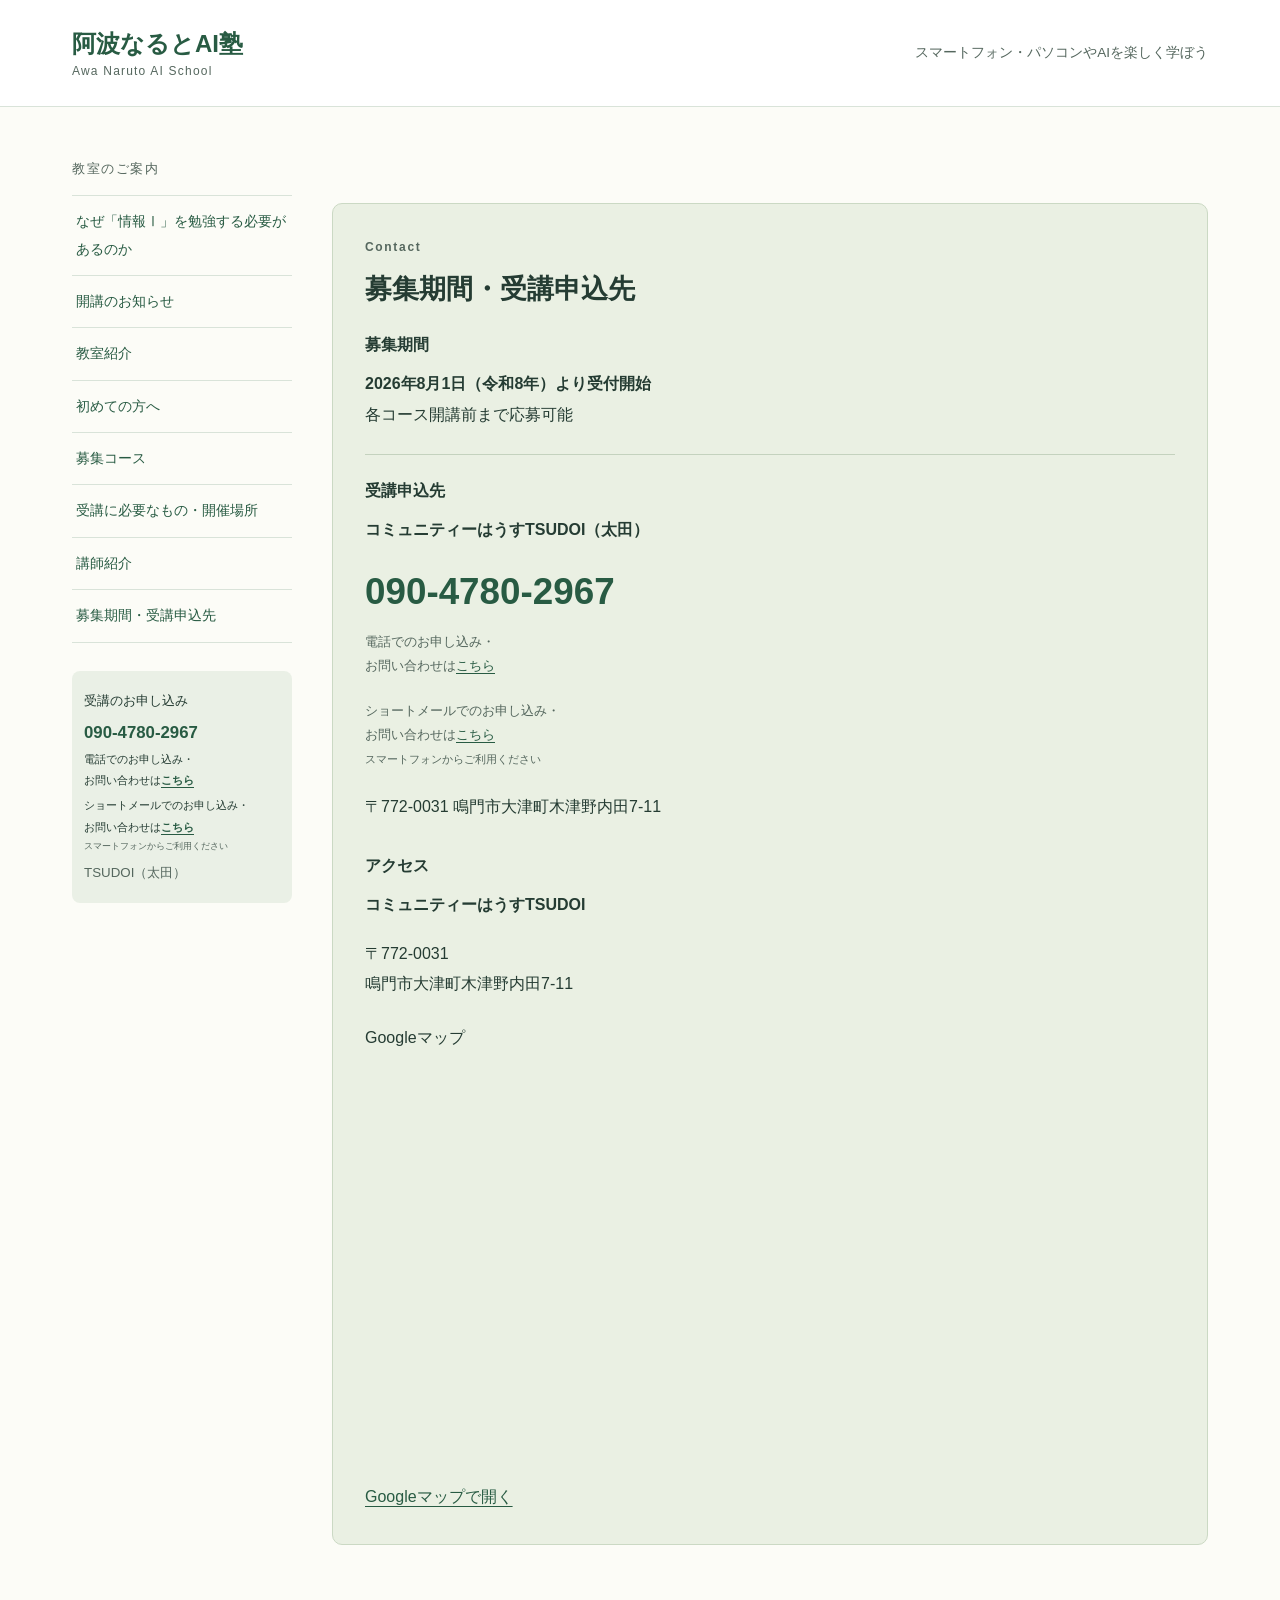
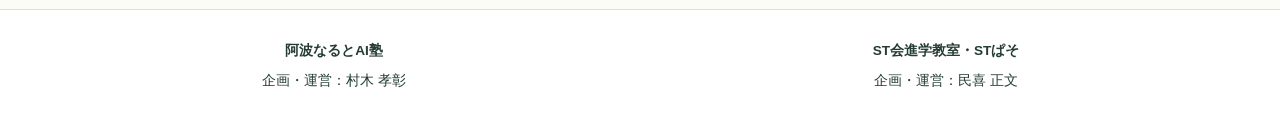
==== src/contact.html @ a30b906e "左メニュー先頭に情報Ⅰの必要性ページへのリンクを追加" ====
<!doctype html>
<html lang="ja">
<head>
  <meta charset="UTF-8">
  <meta name="viewport" content="width=device-width, initial-scale=1.0">
  <meta name="description" content="阿波なるとAI塾の募集期間・受講申込先をご案内します。募集期間、電話番号、申込先、所在地をご確認いただけます。">
  <title>募集期間・受講申込先｜阿波なるとAI塾</title>
  <link rel="stylesheet" href="style.css">
</head>
<body>
  <a class="skip-link" href="#main">本文へ移動</a>
  <header class="site-header">
    <div class="header-inner">
      <a class="brand" href="index.html#home">阿波なるとAI塾<span lang="en">Awa Naruto AI School</span></a>
      <p class="header-note">スマートフォン・パソコンやAIを楽しく学ぼう</p>
    </div>
  </header>
  <div class="layout">
    <nav class="site-nav" aria-label="メインメニュー">
      <p class="nav-label">教室のご案内</p>
      <ul>
        <li><a href="NecessityOfInformationI.html">なぜ「情報Ⅰ」を勉強する必要があるのか</a></li>
        <li><a href="index.html#home">開講のお知らせ</a></li>
        <li><a href="what-you-learn.html">教室紹介</a></li>
        <li><a href="for-beginners.html">初めての方へ</a></li>
        <li><a href="courses.html">募集コース</a></li>
        <li><a href="locations.html">受講に必要なもの・開催場所</a></li>
        <li><a href="instructor.html">講師紹介</a></li>
        <li><a href="contact.html">募集期間・受講申込先</a></li>
      </ul>
      <div class="nav-contact"><p>受講のお申し込み</p><span class="nav-phone">090-4780-2967</span><p class="contact-options">電話でのお申し込み・<br>お問い合わせは<a href="tel:09047802967">こちら</a></p><p class="contact-options">ショートメールでのお申し込み・<br>お問い合わせは<a href="sms:09047802967">こちら</a><br><small>スマートフォンからご利用ください</small></p><small>TSUDOI（太田）</small></div>
    </nav>
    <main id="main" class="main-content">
      <section id="contact" class="section contact-section" aria-labelledby="contact-title">
        <p class="eyebrow" lang="en">Contact</p>
        <h2 id="contact-title">募集期間・受講申込先</h2>
        <div class="recruitment"><h3>募集期間</h3><p><strong><time datetime="2026-08-01">2026年8月1日</time>（令和8年）より受付開始</strong><br>各コース開講前まで応募可能</p></div>
        <h3>受講申込先</h3><p class="contact-name">コミュニティーはうすTSUDOI（太田）</p><span class="contact-phone">090-4780-2967</span><p class="phone-caption">電話でのお申し込み・<br>お問い合わせは<a href="tel:09047802967">こちら</a></p><p class="phone-caption">ショートメールでのお申し込み・<br>お問い合わせは<a href="sms:09047802967">こちら</a><br><small>スマートフォンからご利用ください</small></p><address>〒772-0031 鳴門市大津町木津野内田7-11</address>
        <section class="contact-access" aria-labelledby="access-title">
          <h3 id="access-title">アクセス</h3>
          <p><strong>コミュニティーはうすTSUDOI</strong></p>
          <address>〒772-0031<br>鳴門市大津町木津野内田7-11</address>
          <p class="map-label">Googleマップ</p>
          <iframe class="contact-map" src="https://www.google.com/maps?cid=18282496495112570081&amp;ll=34.1681103,134.5920428&amp;z=19&amp;output=embed" title="コミュニティーはうすTSUDOIのGoogleマップ" loading="lazy" referrerpolicy="no-referrer-when-downgrade" allowfullscreen></iframe>
          <p class="map-link"><a href="https://www.google.com/maps/place/%E3%82%B3%E3%83%9F%E3%83%A5%E3%83%8B%E3%83%86%E3%82%A3%E3%81%AF%E3%81%86%E3%81%99%EF%BC%B4%EF%BC%B3%EF%BC%B5%EF%BC%A4%EF%BC%AF%EF%BC%A9/@34.1682342,134.5910713,19z/data=!4m15!1m8!3m7!1s0x35536f77458d817b:0xb9fb1b69e85748c1!2z44CSNzcyLTAwMzEg5b6z5bO255yM6bO06ZaA5biC5aSn5rSl55S65pyo5rSl6YeO5YaF55Sw77yX!3b1!8m2!3d34.1682664!4d134.5919189!16s%2Fg%2F11c3x100rm!3m5!1s0x35536f7748c1081f:0xfdb879b28e8244e1!8m2!3d34.1681103!4d134.5920428!16s%2Fg%2F1hc21hjqd?entry=ttu&amp;g_ep=EgoyMDI2MTAwNy4wIKXMDSoASAFQAw%3D%3D" target="_blank" rel="noopener noreferrer">Googleマップで開く</a></p>
        </section>
      </section>
    </main>
  </div>
  <footer class="site-footer">
    <div class="footer-groups">
      <div class="footer-group">
        <p><a class="footer-home-link" href="index.html">阿波なるとAI塾</a></p>
        <p>企画・運営：村木 孝彰</p>
      </div>
      <div class="footer-group">
        <p><a class="footer-home-link footer-st-link" href="../index.html">ST会進学教室・STぱそ</a></p>
        <p>企画・運営：民喜 正文</p>
      </div>
    </div>
  </footer>
</body>
</html>
---- src/style.css ----
:root {
  color-scheme: light;
  --ink: #253c33;
  --muted: #55675e;
  --green: #285b43;
  --line: #d9e3d9;
  --paper: #fcfcf7;
}
* { box-sizing: border-box; }
html { scroll-padding-top: 24px; }
body { margin: 0; background: var(--paper); color: var(--ink); font-family: "Noto Sans JP", "Hiragino Kaku Gothic ProN", "Yu Gothic", Meiryo, sans-serif; font-size: 16px; line-height: 1.9; overflow-wrap: anywhere; }
a { color: var(--green); text-underline-offset: .25em; }
a:hover { text-decoration-thickness: 2px; }
a:focus-visible { outline: 3px solid #a54d16; outline-offset: 5px; }
h1, h2, h3, p { margin-top: 0; }
h1, h2, h3 { line-height: 1.5; }
h2 { font-size: clamp(1.4rem, 2.1vw, 1.9rem); margin-bottom: 24px; }
h3 { font-size: 1.25rem; }
p { margin-bottom: 18px; }
p:last-child { margin-bottom: 0; }
.skip-link { position: absolute; top: 10px; left: 16px; padding: 8px 16px; background: white; transform: translateY(-200%); z-index: 2; }
.skip-link:focus { transform: translateY(0); }
.site-header { background: #fff; border-bottom: 1px solid var(--line); }
.header-inner { max-width: 1200px; margin: auto; padding: 26px 32px; display: flex; align-items: center; justify-content: space-between; gap: 24px; }
.brand { font-size: 1.5rem; font-weight: 700; text-decoration: none; line-height: 1.5; }
.brand span { display: block; font-size: .75rem; font-weight: 400; letter-spacing: .1em; color: var(--muted); }
.header-note { font-size: .85rem; color: var(--muted); margin: 0; }
.layout { max-width: 1200px; margin: 0 auto; padding: 40px 32px 64px; display: grid; grid-template-columns: 220px minmax(0, 1fr); gap: 40px; align-items: start; }
.site-nav { position: sticky; top: 24px; padding-top: 10px; }
.nav-label { font-size: .8rem; color: var(--muted); letter-spacing: .12em; margin-bottom: 14px; }
.site-nav ul { list-style: none; padding: 0; margin: 0; border-top: 1px solid var(--line); }
.site-nav li { border-bottom: 1px solid var(--line); }
.site-nav li a { display: block; padding: 12px 4px; font-size: .9rem; text-decoration: none; }
.site-nav li a:hover { background: #eaf0e6; }
.nav-contact { margin-top: 28px; padding: 18px 12px; background: #eaf0e6; border-radius: 8px; }
.nav-contact p { font-size: .8rem; margin-bottom: 4px; }
.nav-contact a { font-weight: 700; font-size: 1.05rem; white-space: nowrap; }
.nav-contact small { display: block; color: var(--muted); }
.main-content { min-width: 0; }
.hero { position: relative; isolation: isolate; overflow: hidden; background-color: #e9f0df; background-image: linear-gradient(rgb(233 240 223 / 88%), rgb(233 240 223 / 88%)), url("images/img_awa_naruto_ai_0001.png"); background-size: cover; background-position: center; background-repeat: no-repeat; background-attachment: scroll; padding: 48px 40px; border-radius: 12px; }
.eyebrow { font-size: .75rem; letter-spacing: .14em; color: var(--muted); font-weight: 700; margin-bottom: 10px; }
.badge { display: inline-block; padding: 3px 12px; border: 1px solid #b7c9a8; border-radius: 4px; font-size: .8rem; background: #f7faf2; margin: 14px 0; }
h1 { font-size: clamp(2rem, 4vw, 3.2rem); letter-spacing: .04em; margin-bottom: 16px; }
.hero-copy { font-size: clamp(1.1rem, 2vw, 1.4rem); font-weight: 700; line-height: 1.8; }
.hero-notice { font-size: 1rem; font-weight: 400; margin: 22px 0 18px; }
.hero-actions { display: flex; flex-wrap: wrap; gap: 12px; }
.button { display: inline-flex; align-items: center; justify-content: space-between; gap: 20px; padding: 12px 20px; background: var(--green); color: white; border: 1px solid var(--green); border-radius: 6px; text-decoration: none; font-size: .9rem; font-weight: 700; }
.button:hover { background: #1b4230; }
.button-light { color: var(--green); background: #fff; }
.button-light:hover { background: #f0f5eb; }
.section { padding-top: 56px; scroll-margin-top: 10px; }
.beginner-section { padding: 28px; margin-top: 40px; background: #fff; border: 1px solid var(--line); border-left: 4px solid #719465; border-radius: 8px; }
.beginner-section h2 { font-size: 1.3rem; margin-bottom: 16px; }
.text-link { font-weight: 700; }
.course { border: 1px solid #cedcc5; border-radius: 10px; padding: 30px; margin-top: 24px; background: #f0f6e9; }
.general { border-color: #e1d4b3; background: #fcf4e1; }
.course-heading { display: flex; align-items: center; justify-content: space-between; gap: 16px; margin-bottom: 20px; }
.course-heading h3 { font-size: 1.7rem; margin-bottom: 0; }
.course-heading .eyebrow { margin-bottom: 4px; }
.capacity { background: #fff9; border: 1px solid #c1cfb8; border-radius: 30px; padding: 4px 14px; font-size: .85rem; white-space: nowrap; }
.general .capacity { border-color: #d9c8a0; }
.course-details { margin: 24px 0 0; }
.course-details > div { display: grid; grid-template-columns: 105px minmax(0, 1fr); gap: 16px; padding: 16px 0; border-top: 1px solid #253c3326; }
dt { font-weight: 700; }
dt small { font-weight: 400; font-size: .75rem; }
dd { margin: 0; }
.date-list { list-style: none; padding: 0; margin: 0; }
.fee-row { align-items: center; }
.price { display: block; font-size: 2rem; line-height: 1.4; font-variant-numeric: tabular-nums; }
.price span { font-size: 1rem; margin-left: 4px; }
.fee-breakdown { display: block; font-size: .85rem; color: var(--muted); margin-top: 5px; }
.info-grid { display: grid; grid-template-columns: repeat(2, minmax(0, 1fr)); gap: 18px; }
.info-card { border: 1px solid var(--line); padding: 24px; border-radius: 8px; background: white; }
.info-card h3 { font-size: 1rem; color: var(--muted); }
.teacher-card { border-top: 2px solid #749267; padding-top: 24px; }
.teacher-card h3 { font-size: 1.6rem; margin-bottom: 6px; }
.teacher-card h3 span { display: inline-block; font-size: .85rem; color: var(--muted); font-weight: 400; margin-left: 12px; }
.teacher-role { color: var(--muted); }
.education { padding-left: 1.4em; margin: 20px 0; }
.contact-section { padding: 32px; margin-top: 56px; border-radius: 10px; border: 1px solid #cbd9c4; background: #eaf0e3; }
.recruitment { padding-bottom: 24px; margin-bottom: 24px; border-bottom: 1px solid #c4d2be; }
.contact-section h3 { font-size: 1rem; margin-bottom: 12px; }
.contact-name { font-weight: 700; }
.contact-phone { display: inline-block; font-size: clamp(1.5rem, 3.3vw, 2.3rem); font-weight: 700; line-height: 1.6; white-space: nowrap; }
.phone-caption { color: var(--muted); font-size: .8rem; margin: 8px 0 20px; }
address { font-style: normal; }
.site-footer { border-top: 1px solid var(--line); padding: 28px 24px; text-align: center; background: #fff; }
.site-footer p { margin-bottom: 4px; font-size: .85rem; }
.site-footer p:first-child { font-weight: 700; }
@media (max-width: 800px) {
  .header-inner { padding: 20px; flex-direction: column; align-items: flex-start; gap: 10px; }
  .layout { display: block; padding: 20px 20px 40px; }
  .site-nav { position: static; padding: 0; margin-bottom: 24px; }
  .site-nav ul { display: flex; flex-wrap: wrap; gap: 6px; border: 0; }
  .site-nav li { border: 0; }
  .site-nav li a { border: 1px solid var(--line); border-radius: 5px; background: white; padding: 7px 11px; font-size: .8rem; }
  .nav-label { margin-bottom: 8px; }
  .nav-contact { display: none; }
  .hero { padding: 32px 24px; }
  .section { padding-top: 40px; }
  .beginner-section { padding: 24px; }
  .course { padding: 24px; }
  .info-grid { grid-template-columns: 1fr; }
  .contact-section { padding: 24px; margin-top: 40px; }
}
@media (max-width: 480px) {
  .layout { padding-left: 16px; padding-right: 16px; }
  .hero { padding: 28px 20px; }
  .desktop-break { display: none; }
  .hero-actions { flex-direction: column; }
  .button { width: 100%; }
  .course { padding: 22px 18px; }
  .course-heading { gap: 8px; }
  .course-heading h3 { font-size: 1.45rem; }
  .capacity { font-size: .75rem; padding: 3px 10px; }
  .course-details > div { grid-template-columns: 1fr; gap: 6px; }
  dt br { display: none; }
  dt small { margin-left: 8px; }
  .beginner-section, .contact-section { padding: 24px 20px; }
  .teacher-card h3 span { display: block; margin: 4px 0 0; }
}

.learning-page { padding-top: 0; }
.learning-page h1 { font-size: clamp(1.4rem, 2.1vw, 1.9rem); letter-spacing: normal; margin-bottom: 24px; }
.learning-page .hero-actions { margin-top: 28px; }

.learning-site { min-height: 100vh; }
.learning-site .learning-page h2 { margin-top: 48px; }
.learning-site .learning-page h3 { margin-top: 32px; margin-bottom: 16px; }
.learning-site .learning-page ul { padding-left: 1.5em; margin: 0 0 24px; }
.learning-site .learning-page li + li { margin-top: 4px; }

.learning-site .learning-page h4 { font-size: 1.1rem; line-height: 1.5; margin: 24px 0 16px; }

.nav-contact .nav-phone { color: var(--green); font-weight: 700; font-size: 1.05rem; white-space: nowrap; }
.nav-contact .contact-options { font-size: .7rem; }
.nav-contact .contact-options a { font-size: inherit; }
.contact-phone { color: var(--green); }

.contact-access { margin-top: 32px; }
.contact-access .map-label { margin: 24px 0 12px; }
.contact-access .contact-map { display: block; width: 100%; height: 400px; border: 0; }
.contact-access .map-link { margin: 16px 0 0; }
@media (max-width: 800px) {
  .contact-access .contact-map { height: 300px; }
}

.learning-page .learning-hero { padding: 48px 40px; border-radius: 12px; background-color: #e9f0df; background-image: linear-gradient(rgb(233 240 223 / 88%), rgb(233 240 223 / 88%)), url("images/img_awa_naruto_ai_0002.png"); background-size: cover; background-position: center; background-repeat: no-repeat; background-attachment: scroll; }
.learning-page .learning-hero h1 { font-size: clamp(2rem, 3.5vw, 2.8rem); line-height: 1.5; margin-bottom: 0; }
.learning-page .learning-hero .learning-hero-description { margin-top: 24px; }
.learning-page .learning-hero .learning-hero-examples { padding-left: 1.5em; margin: 0 0 24px; }
.learning-page .learning-hero .learning-hero-examples > li + li { margin-top: 18px; }
.learning-page .learning-hero .learning-hero-examples p { margin-top: 18px; }
@media (max-width: 800px) {
  .learning-page .learning-hero { padding: 32px 24px; }
}
@media (max-width: 480px) {
  .learning-page .learning-hero { padding: 28px 20px; }
  .learning-page .learning-hero h1 { font-size: 1.7rem; }
}

#courses .course-education { margin-top: 24px; }

#courses .course.junior-high { background-color: #eef6f8; }

#courses .course.high-school { background-color: #f4f0f8; }

.site-footer .footer-home-link { color: inherit; text-decoration: none; }

.site-footer .footer-st-link { display: inline-block; }

.site-footer .footer-groups { max-width: 1200px; margin: 0 auto; display: grid; grid-template-columns: repeat(2, minmax(0, 1fr)); gap: 24px; }
@media (max-width: 480px) {
  .site-footer .footer-groups { grid-template-columns: 1fr; }
}

.necessity-information-page { color: #000080; font-family: "Hiragino Sans", "Yu Gothic", Meiryo, sans-serif; line-height: 1.6; }
.necessity-information-page h1 { letter-spacing: normal; }
.necessity-information-page a { color: #0000cc; }
.necessity-information-page a:visited { color: #800080; }
.necessity-information-page a:active { color: #cc0000; }
.necessity-information-page .table-scroll { max-width: 100%; overflow-x: auto; }
.necessity-information-page { overflow-wrap: anywhere; }
.necessity-information-page .necessity-information-hero h1 { margin-top: 0; font-size: clamp(1.65rem, 4vw, 2.4rem); line-height: 1.35; }
.necessity-information-page .necessity-information-hero { border-bottom: 3px solid #000080; padding-bottom: 1rem; }
.necessity-information-page .information-summary, .necessity-information-page .information-reason, .necessity-information-page .information-start-early, .necessity-information-page .information-conclusion, .necessity-information-page .information-sources { margin-top: 2rem; }
.necessity-information-page .information-summary h2, .necessity-information-page .information-reason h2, .necessity-information-page .information-start-early h2, .necessity-information-page .information-conclusion h2, .necessity-information-page .information-sources h2 { font-size: clamp(1.25rem, 3vw, 1.65rem); line-height: 1.4; }
.necessity-information-page .information-stat-grid { display: grid; grid-template-columns: repeat(3, minmax(0, 1fr)); gap: 1rem; }
.necessity-information-page .information-stat-card { display: flex; min-height: 8rem; flex-direction: column; justify-content: center; border: 1px solid #9aa9cc; border-radius: .5rem; background: #eef4ff; padding: 1rem; text-align: center; }
.necessity-information-page .information-stat-label { font-weight: 700; }
.necessity-information-page .information-stat-value { display: block; margin-top: .35rem; color: #8b005f; font-size: clamp(1.55rem, 4vw, 2.25rem); line-height: 1.25; }
.necessity-information-page .information-related-link { margin: 1.5rem 0; text-align: right; }
.necessity-information-page .information-related-link a { font-weight: 700; }
.necessity-information-page .information-reason, .necessity-information-page .information-start-early { border-left: .35rem solid #687fb8; padding-left: 1rem; }
.necessity-information-page .information-highlight { border-radius: .35rem; background: #fff3c4; padding: .75rem 1rem; font-size: 1.1rem; text-align: center; }
.necessity-information-page .information-keywords { display: flex; flex-wrap: wrap; gap: .5rem; margin-block: .75rem; padding: 0; list-style: none; }
.necessity-information-page .information-keywords li { border: 1px solid #687fb8; border-radius: 999px; background: #f4f7ff; padding: .25rem .75rem; font-weight: 700; }
.necessity-information-page .information-learning-flow { display: grid; grid-template-columns: repeat(4, minmax(0, 1fr)); gap: 1.5rem; margin-block: 1rem; padding: 0; list-style: none; counter-reset: information-step; }
.necessity-information-page .information-learning-flow-short { grid-template-columns: repeat(3, minmax(0, 1fr)); }
.necessity-information-page .information-learning-flow li { position: relative; display: grid; min-height: 5rem; place-items: center; border: 1px solid #687fb8; border-radius: .5rem; background: #f4f7ff; padding: .75rem; text-align: center; counter-increment: information-step; }
.necessity-information-page .information-learning-flow li::before { position: absolute; top: .2rem; left: .45rem; content: counter(information-step); color: #52689e; font-size: .8rem; font-weight: 700; }
.necessity-information-page .information-learning-flow li:not(:last-child)::after { position: absolute; right: -1.15rem; content: "→"; color: #52689e; font-weight: 700; }
.necessity-information-page .information-score-comparison { width: min(100%, 28rem); border-collapse: collapse; }
.necessity-information-page .information-score-comparison caption { margin-bottom: .4rem; font-weight: 700; text-align: left; }
.necessity-information-page .information-score-comparison th, .necessity-information-page .information-score-comparison td { border: 1px solid #687fb8; padding: .6rem 1rem; text-align: center; }
.necessity-information-page .information-score-comparison thead th { background: #dfe9ff; }
.necessity-information-page .information-conclusion { border: 2px solid #52689e; border-radius: .5rem; background: #eef4ff; padding: 1rem 1.25rem; }
.necessity-information-page .information-conclusion h2 { margin-top: 0; }
.necessity-information-page .information-sources { border-top: 1px solid #9aa9cc; padding-top: 1rem; font-size: .95rem; }
.necessity-information-page .information-sources li + li { margin-top: .75rem; }
.necessity-information-page .information-page-actions { display: flex; flex-wrap: wrap; gap: .75rem 1rem; margin-top: 1.5rem; }
@media (max-width: 900px) {
  .necessity-information-page .information-stat-grid { grid-template-columns: repeat(2, minmax(0, 1fr)); }
  .necessity-information-page .information-learning-flow, .necessity-information-page .information-learning-flow-short { grid-template-columns: 1fr; gap: 1.5rem; }
  .necessity-information-page .information-learning-flow li:not(:last-child)::after { right: auto; bottom: -1.35rem; content: "↓"; }
}
@media (max-width: 480px) {
  .necessity-information-page .information-stat-grid { grid-template-columns: 1fr; }
  .necessity-information-page .information-related-link { text-align: left; }
  .necessity-information-page .information-reason, .necessity-information-page .information-start-early { padding-left: .75rem; }
}
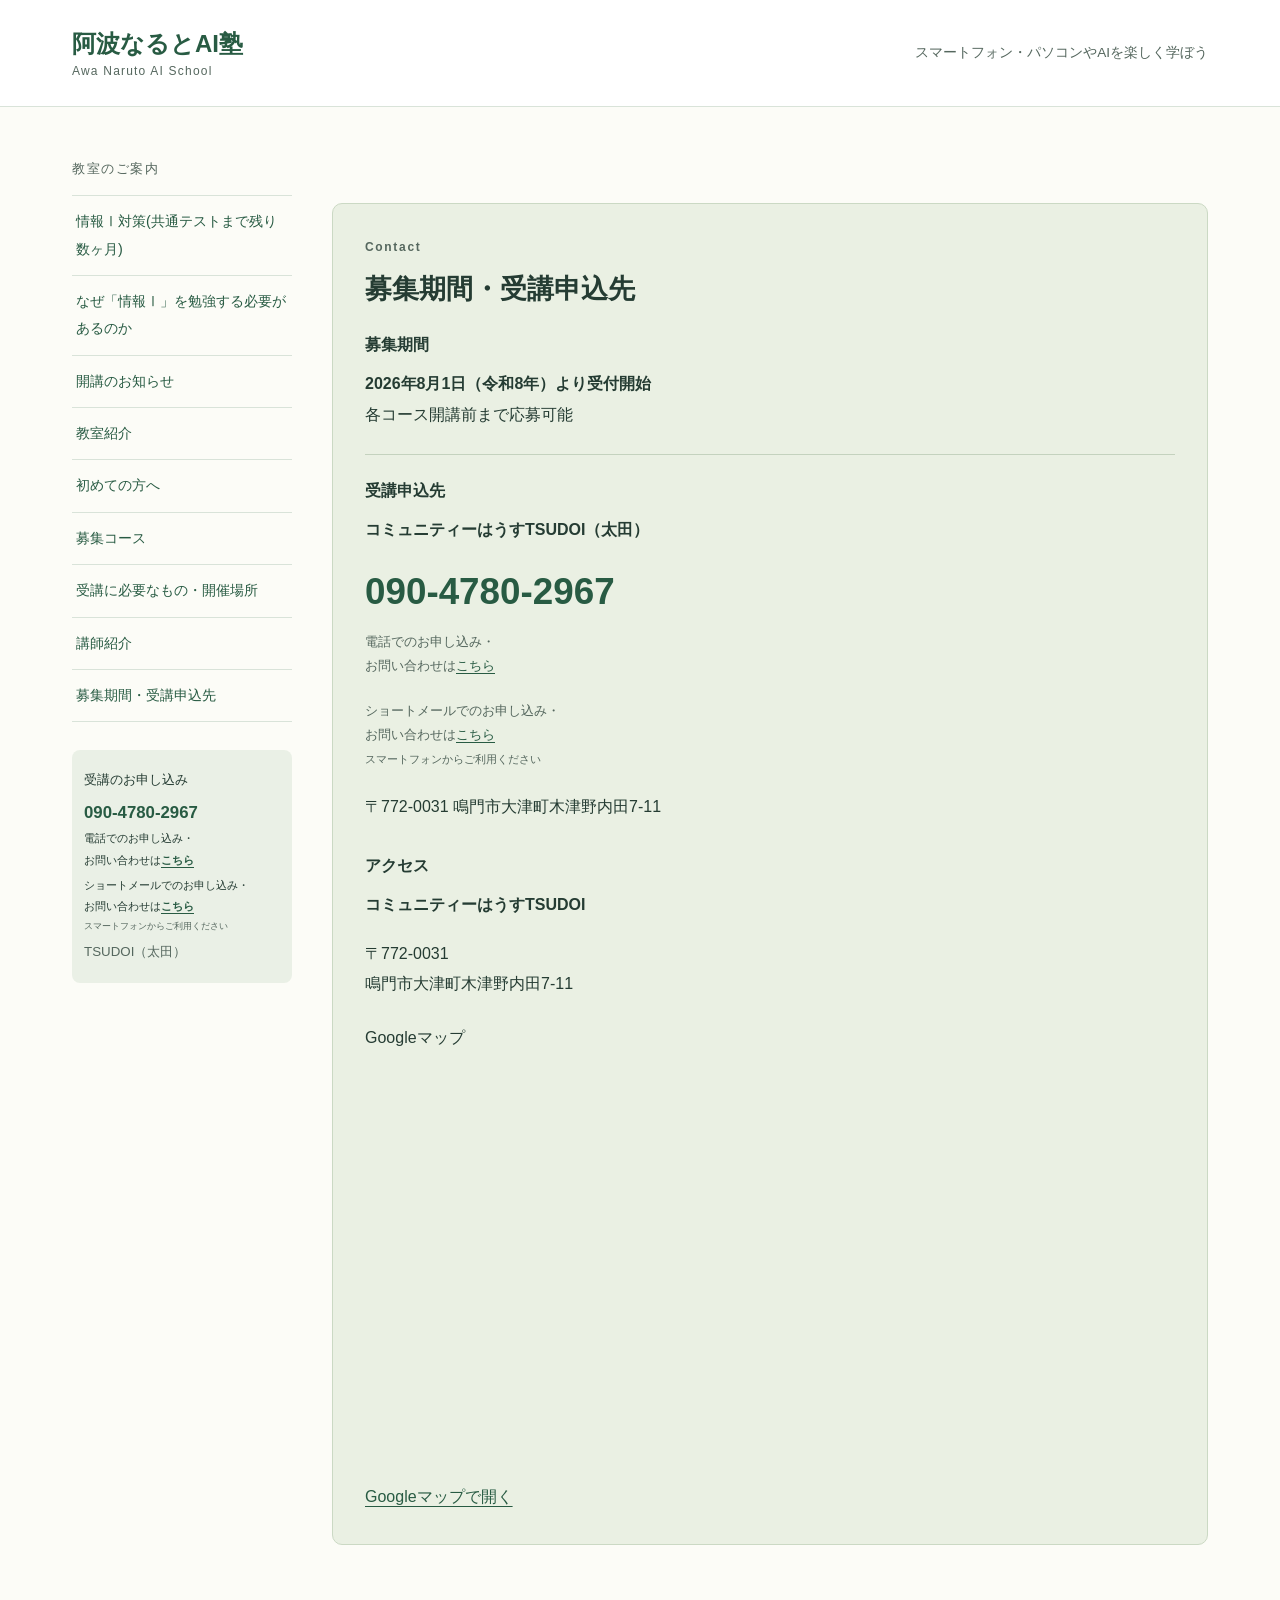
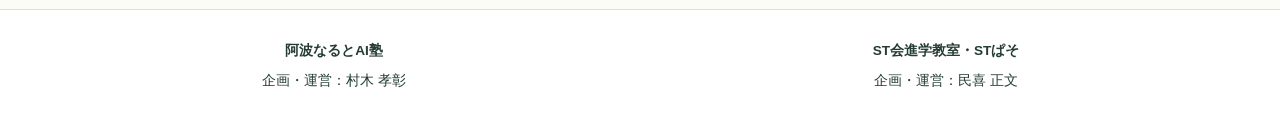
==== commit 6dbdf809: "情報Ⅰ受講生募集ページと先頭メニューを追加" ====
--- a/src/contact.html
+++ b/src/contact.html
@@ -19,6 +19,7 @@
     <nav class="site-nav" aria-label="メインメニュー">
       <p class="nav-label">教室のご案内</p>
       <ul>
+        <li><a href="StudentRecruitmentInformationI.html">情報Ⅰ対策(共通テストまで残り数ヶ月)</a></li>
         <li><a href="NecessityOfInformationI.html">なぜ「情報Ⅰ」を勉強する必要があるのか</a></li>
         <li><a href="index.html#home">開講のお知らせ</a></li>
         <li><a href="what-you-learn.html">教室紹介</a></li>
--- a/src/style.css
+++ b/src/style.css
@@ -219,3 +219,25 @@
   .necessity-information-page .information-related-link { text-align: left; }
   .necessity-information-page .information-reason, .necessity-information-page .information-start-early { padding-left: .75rem; }
 }
+
+.information-recruitment-page { overflow-wrap: anywhere; }
+.information-recruitment-page .information-recruitment-title { margin-top: 0; font-size: clamp(1.5rem, 3vw, 2rem); }
+.information-recruitment-page .information-course-section, .information-recruitment-page .information-location { margin-block: 1.75rem; }
+.information-recruitment-page .information-course-section h2, .information-recruitment-page .information-location h2 { border-bottom: 2px solid #6b5cad; padding-bottom: .25rem; font-size: clamp(1.25rem, 2.5vw, 1.6rem); }
+.information-recruitment-page .information-course-subtitle { color: #bc4d00; font-size: 1.17rem; }
+.information-recruitment-page .information-schedule { font-size: clamp(1.2rem, 3vw, 1.5rem); }
+.information-recruitment-page .information-key-message { border-left: .3rem solid #6b5cad; background: rgb(245 242 255 / 80%); padding: .5rem 1rem; }
+.information-recruitment-page .information-key-message p:first-child { margin-top: .5rem; }
+.information-recruitment-page .information-key-message p:last-child { margin-bottom: .5rem; }
+.information-recruitment-page .information-details { margin: 0; border: 1px solid #b8b8d8; }
+.information-recruitment-page .information-details div { display: grid; grid-template-columns: minmax(8rem, 25%) 1fr; }
+.information-recruitment-page .information-details div + div { border-top: 1px solid #b8b8d8; }
+.information-recruitment-page .information-details dt, .information-recruitment-page .information-details dd { margin: 0; padding: .65rem .75rem; }
+.information-recruitment-page .information-details dt { background: rgb(232 232 248 / 90%); font-weight: 700; }
+.information-recruitment-page .information-pending { font-weight: 700; }
+.information-recruitment-page .information-subject-list { padding-left: 1.5rem; }
+.information-recruitment-page .information-note { border-left: .25rem solid #b8b8d8; padding-left: .75rem; font-size: .9rem; }
+@media (max-width: 480px) {
+  .information-recruitment-page .information-details div { grid-template-columns: 1fr; }
+  .information-recruitment-page .information-details dd { padding-top: .35rem; }
+}
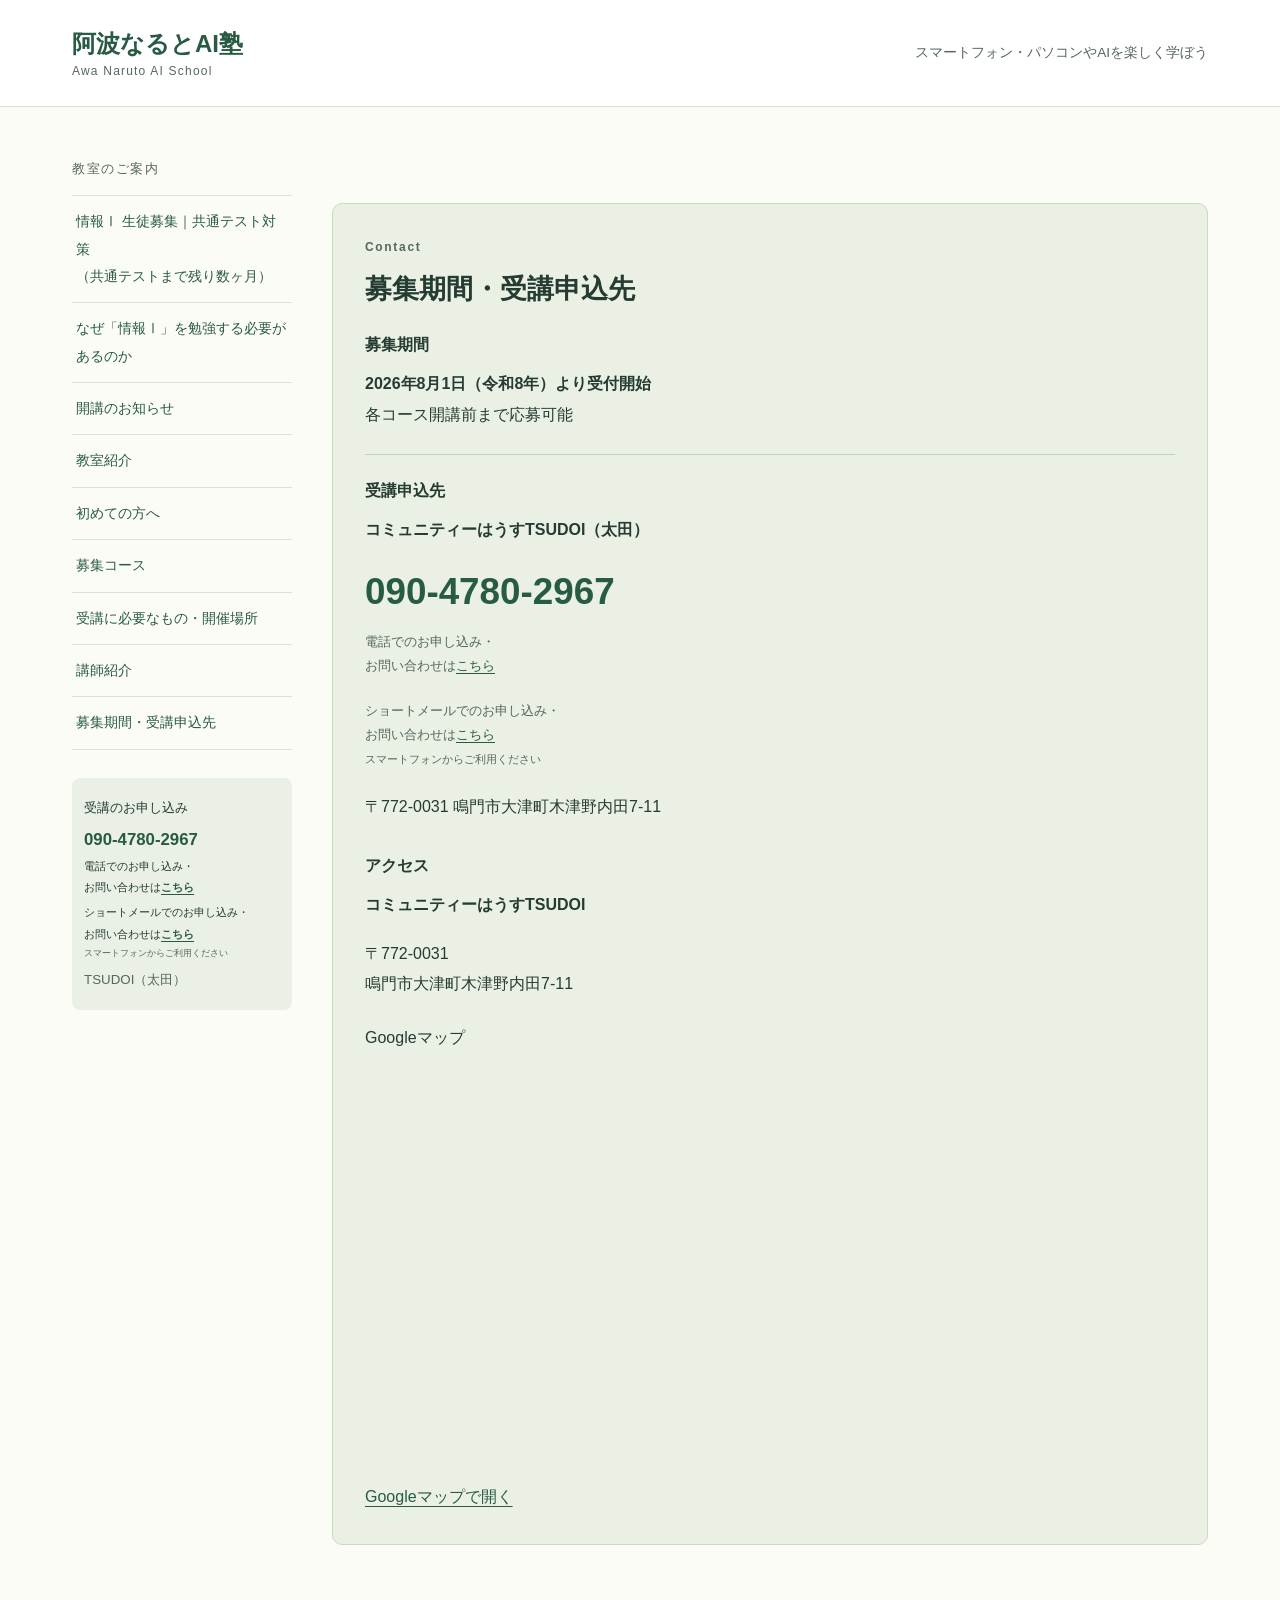
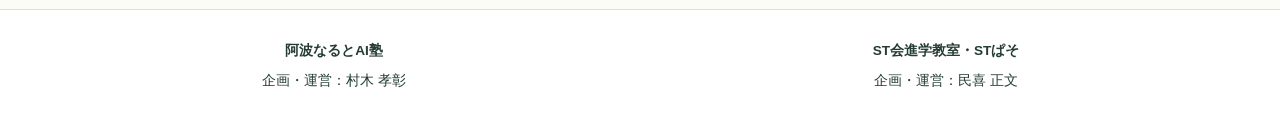
==== commit 80e57513: "情報Ⅰの募集ページ表示を更新" ====
--- a/src/contact.html
+++ b/src/contact.html
@@ -19,7 +19,7 @@
     <nav class="site-nav" aria-label="メインメニュー">
       <p class="nav-label">教室のご案内</p>
       <ul>
-        <li><a href="StudentRecruitmentInformationI.html">情報Ⅰ対策(共通テストまで残り数ヶ月)</a></li>
+        <li><a href="StudentRecruitmentInformationI.html">情報Ⅰ 生徒募集｜共通テスト対策<br>（共通テストまで残り数ヶ月）</a></li>
         <li><a href="NecessityOfInformationI.html">なぜ「情報Ⅰ」を勉強する必要があるのか</a></li>
         <li><a href="index.html#home">開講のお知らせ</a></li>
         <li><a href="what-you-learn.html">教室紹介</a></li>
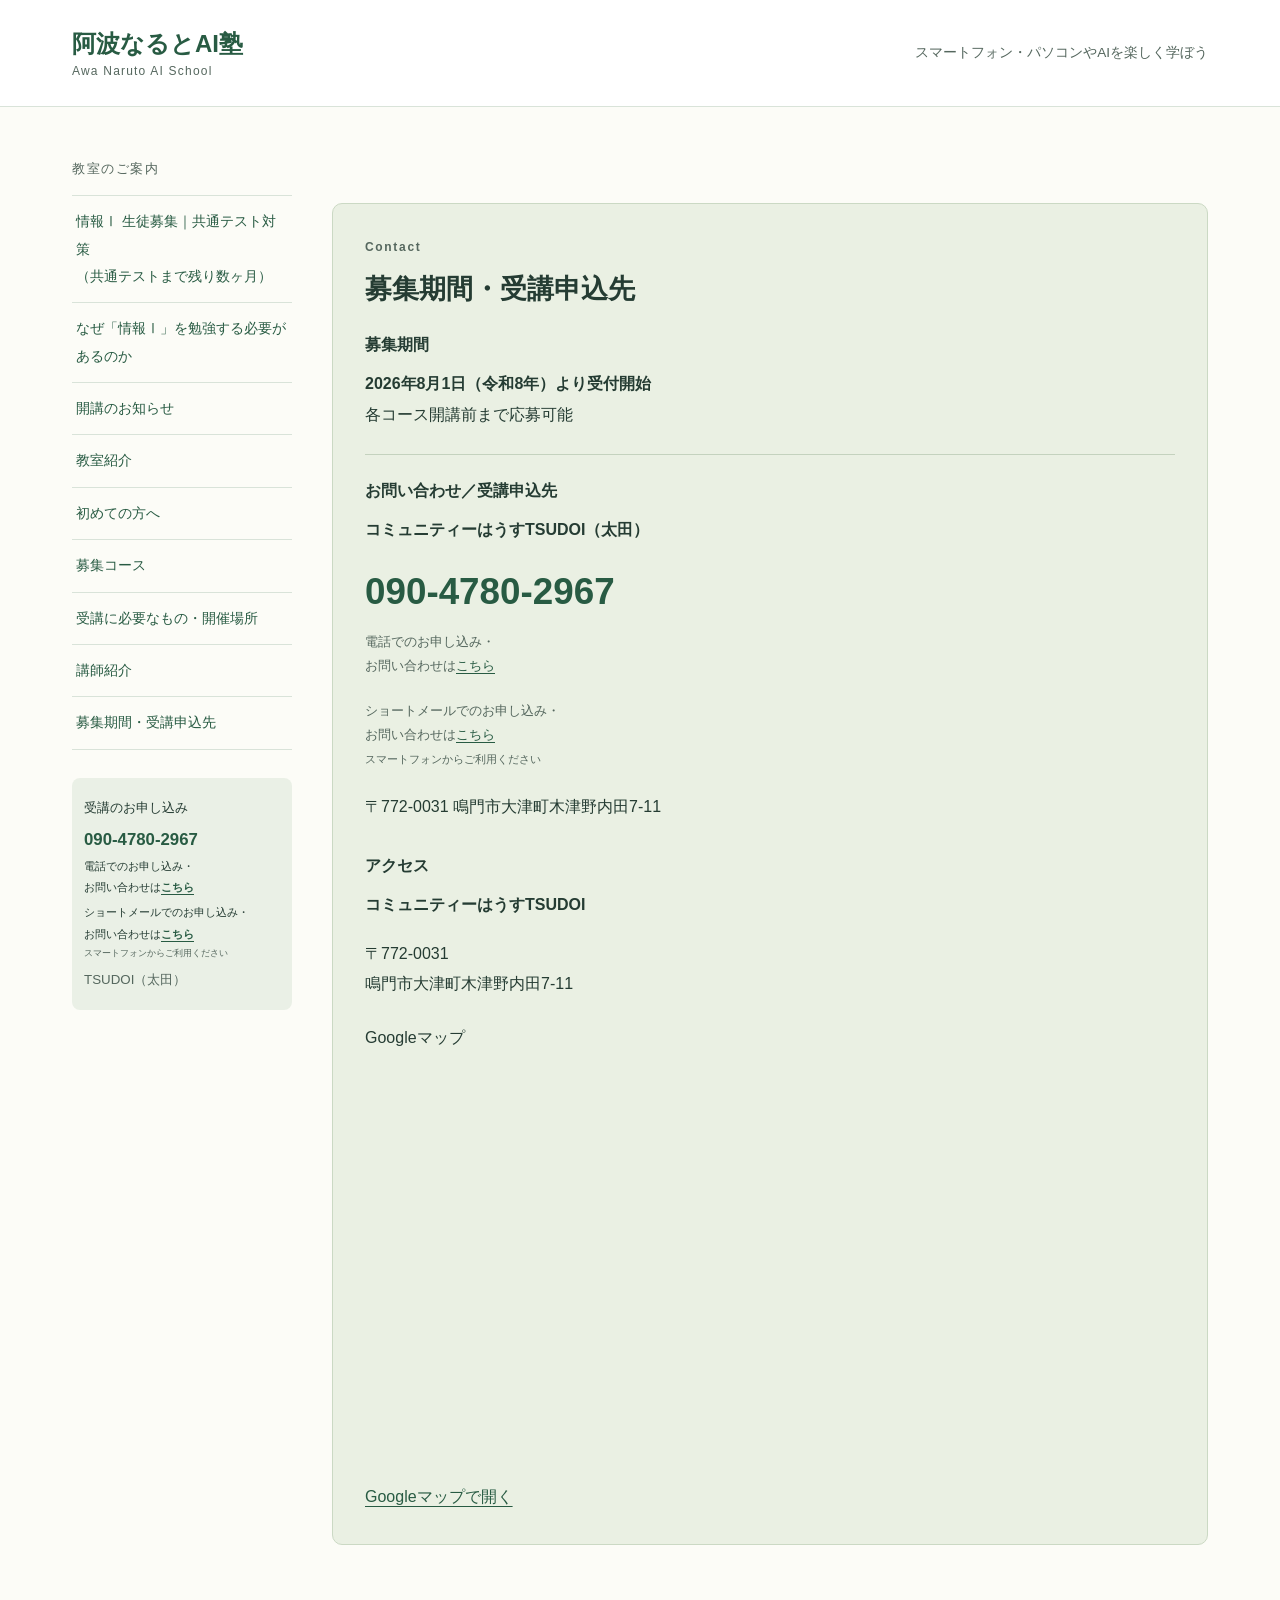
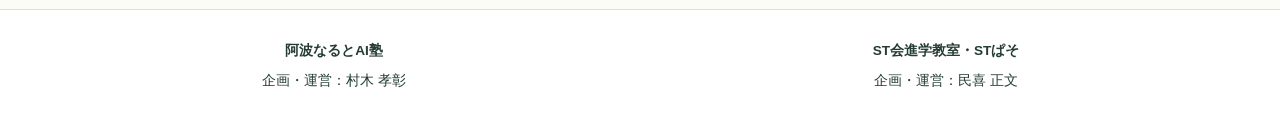
==== commit 082ac825: "申込先の見出しを明確化" ====
--- a/src/contact.html
+++ b/src/contact.html
@@ -36,7 +36,7 @@
         <p class="eyebrow" lang="en">Contact</p>
         <h2 id="contact-title">募集期間・受講申込先</h2>
         <div class="recruitment"><h3>募集期間</h3><p><strong><time datetime="2026-08-01">2026年8月1日</time>（令和8年）より受付開始</strong><br>各コース開講前まで応募可能</p></div>
-        <h3>受講申込先</h3><p class="contact-name">コミュニティーはうすTSUDOI（太田）</p><span class="contact-phone">090-4780-2967</span><p class="phone-caption">電話でのお申し込み・<br>お問い合わせは<a href="tel:09047802967">こちら</a></p><p class="phone-caption">ショートメールでのお申し込み・<br>お問い合わせは<a href="sms:09047802967">こちら</a><br><small>スマートフォンからご利用ください</small></p><address>〒772-0031 鳴門市大津町木津野内田7-11</address>
+        <h3>お問い合わせ／受講申込先</h3><p class="contact-name">コミュニティーはうすTSUDOI（太田）</p><span class="contact-phone">090-4780-2967</span><p class="phone-caption">電話でのお申し込み・<br>お問い合わせは<a href="tel:09047802967">こちら</a></p><p class="phone-caption">ショートメールでのお申し込み・<br>お問い合わせは<a href="sms:09047802967">こちら</a><br><small>スマートフォンからご利用ください</small></p><address>〒772-0031 鳴門市大津町木津野内田7-11</address>
         <section class="contact-access" aria-labelledby="access-title">
           <h3 id="access-title">アクセス</h3>
           <p><strong>コミュニティーはうすTSUDOI</strong></p>
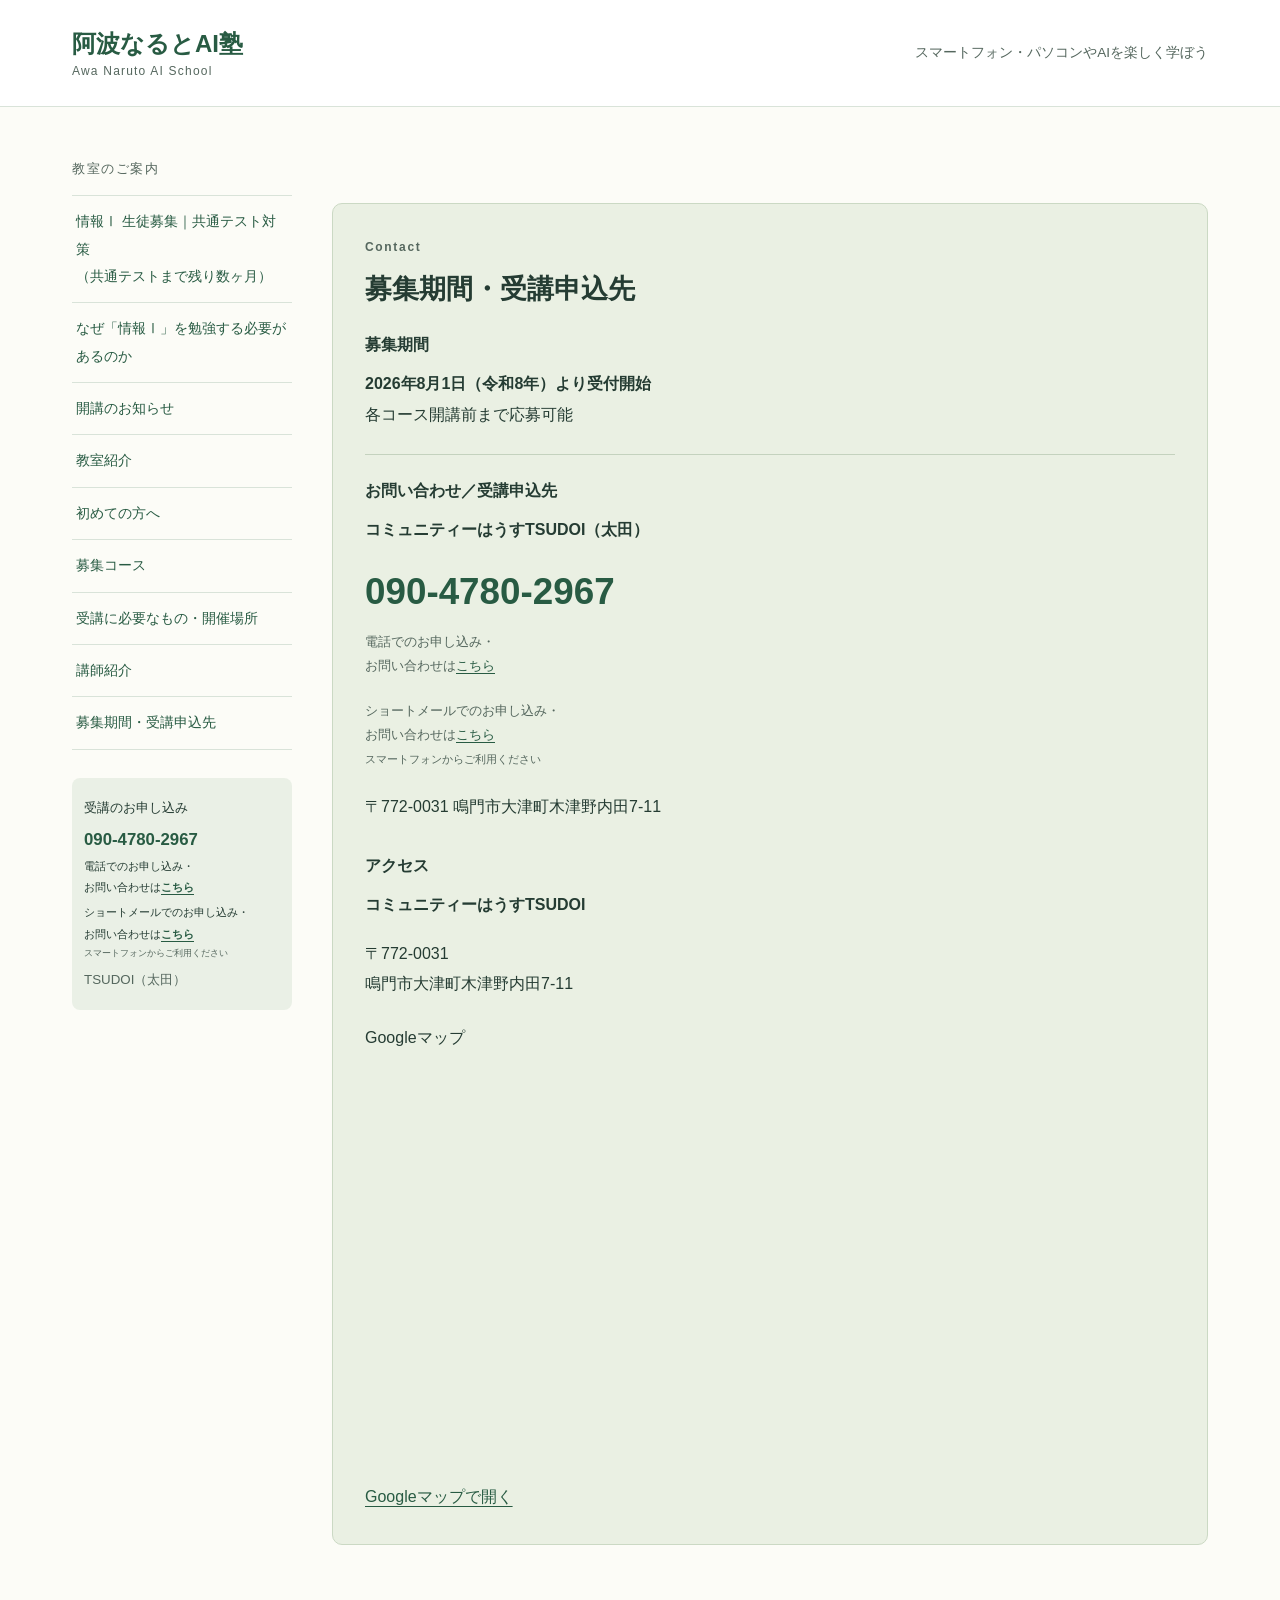
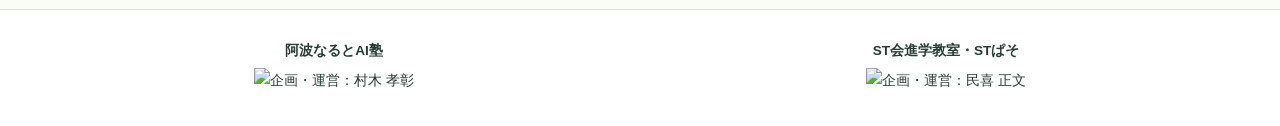
==== commit 6147f369: "氏名と運営表記を画像に変更" ====
--- a/src/contact.html
+++ b/src/contact.html
@@ -52,11 +52,11 @@
     <div class="footer-groups">
       <div class="footer-group">
         <p><a class="footer-home-link" href="index.html">阿波なるとAI塾</a></p>
-        <p>企画・運営：村木 孝彰</p>
+        <p><img class="name-image" src="images/Operator_ai_juku_name.png" alt="企画・運営：村木 孝彰"></p>
       </div>
       <div class="footer-group">
         <p><a class="footer-home-link footer-st-link" href="../index.html">ST会進学教室・STぱそ</a></p>
-        <p>企画・運営：民喜 正文</p>
+        <p><img class="name-image" src="images/Operator_st_juku_name.png" alt="企画・運営：民喜 正文"></p>
       </div>
     </div>
   </footer>
--- a/src/style.css
+++ b/src/style.css
@@ -241,3 +241,10 @@
   .information-recruitment-page .information-details div { grid-template-columns: 1fr; }
   .information-recruitment-page .information-details dd { padding-top: .35rem; }
 }
+
+.name-image {
+  display: inline-block;
+  max-width: 100%;
+  height: auto;
+  vertical-align: middle;
+}
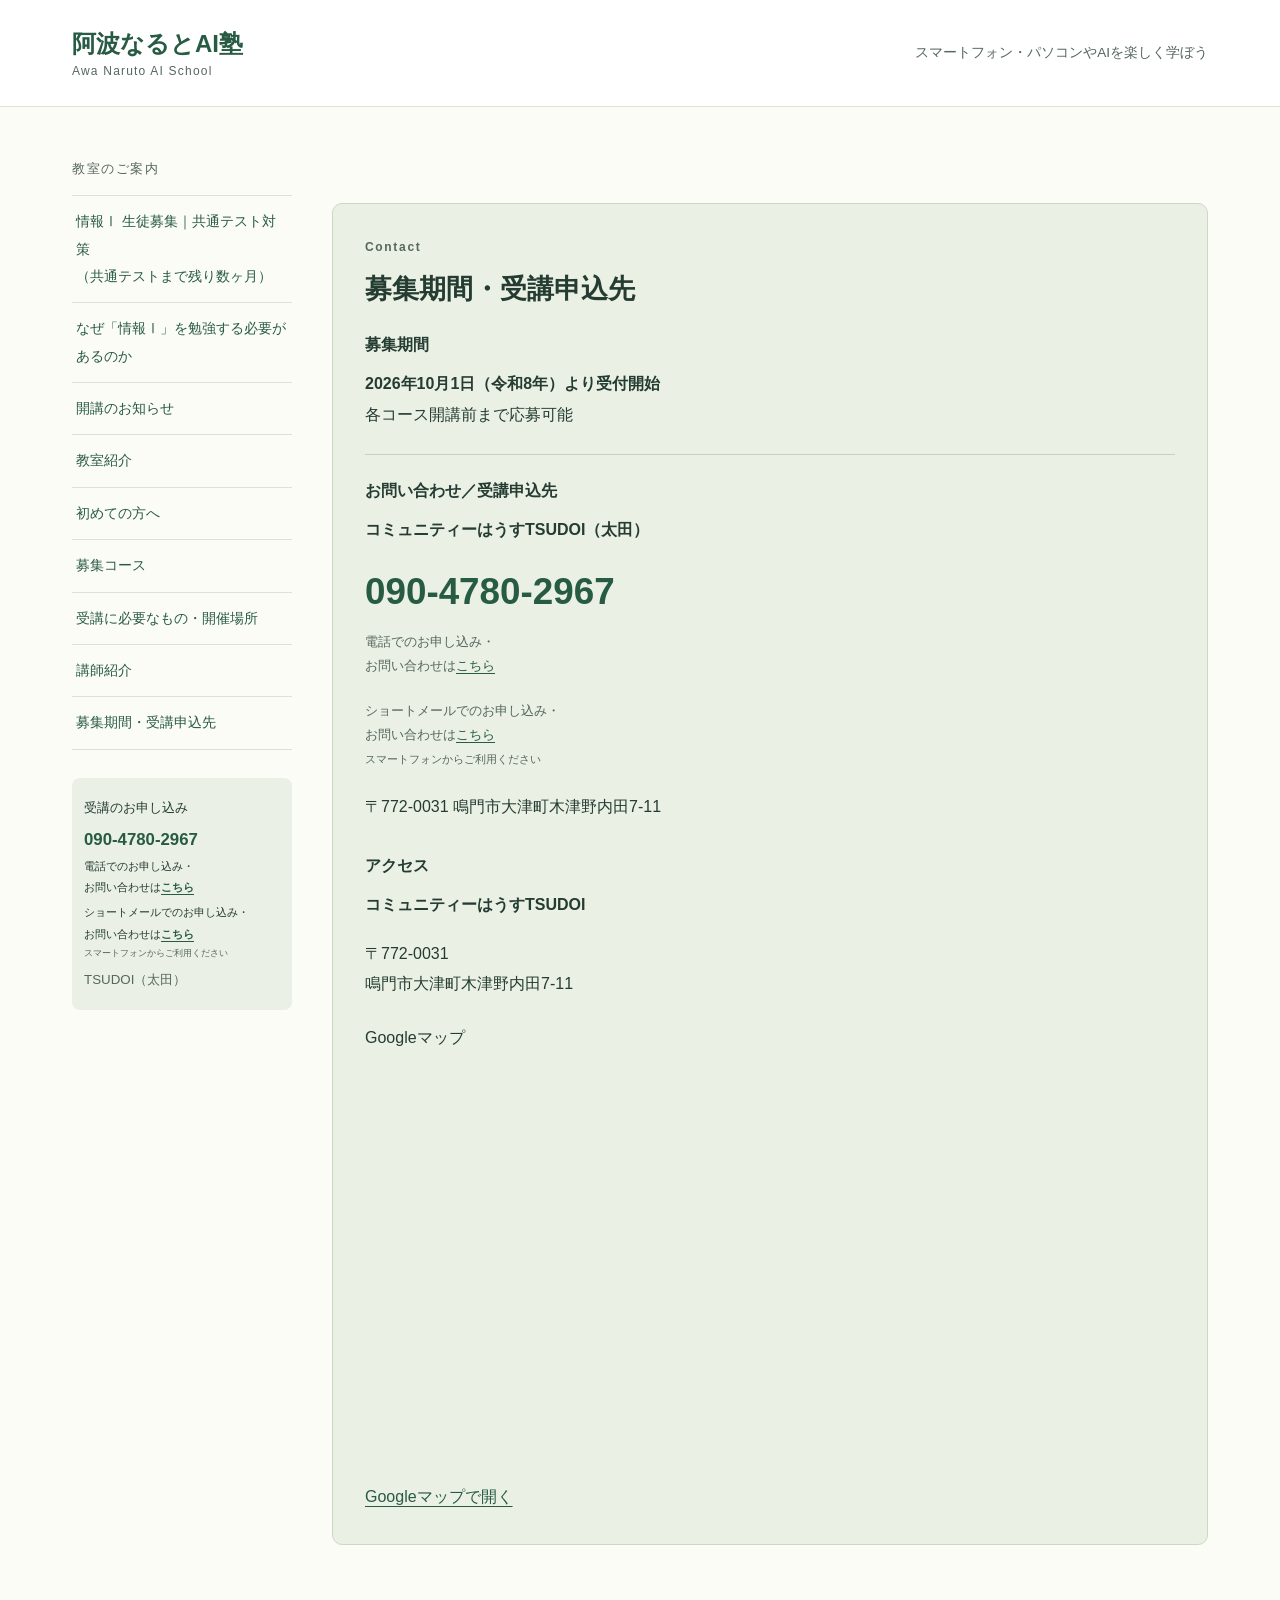
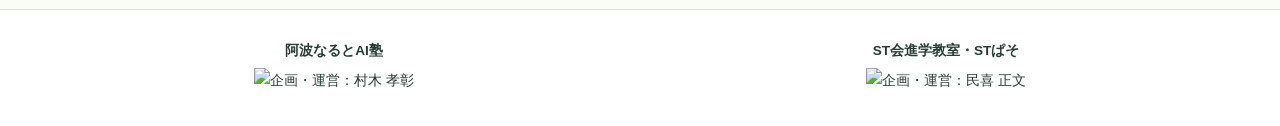
==== commit 2eb375b5: "開催場所の地図と受付開始日を更新" ====
--- a/src/contact.html
+++ b/src/contact.html
@@ -35,7 +35,7 @@
       <section id="contact" class="section contact-section" aria-labelledby="contact-title">
         <p class="eyebrow" lang="en">Contact</p>
         <h2 id="contact-title">募集期間・受講申込先</h2>
-        <div class="recruitment"><h3>募集期間</h3><p><strong><time datetime="2026-08-01">2026年8月1日</time>（令和8年）より受付開始</strong><br>各コース開講前まで応募可能</p></div>
+        <div class="recruitment"><h3>募集期間</h3><p><strong><time datetime="2026-10-01">2026年10月1日</time>（令和8年）より受付開始</strong><br>各コース開講前まで応募可能</p></div>
         <h3>お問い合わせ／受講申込先</h3><p class="contact-name">コミュニティーはうすTSUDOI（太田）</p><span class="contact-phone">090-4780-2967</span><p class="phone-caption">電話でのお申し込み・<br>お問い合わせは<a href="tel:09047802967">こちら</a></p><p class="phone-caption">ショートメールでのお申し込み・<br>お問い合わせは<a href="sms:09047802967">こちら</a><br><small>スマートフォンからご利用ください</small></p><address>〒772-0031 鳴門市大津町木津野内田7-11</address>
         <section class="contact-access" aria-labelledby="access-title">
           <h3 id="access-title">アクセス</h3>
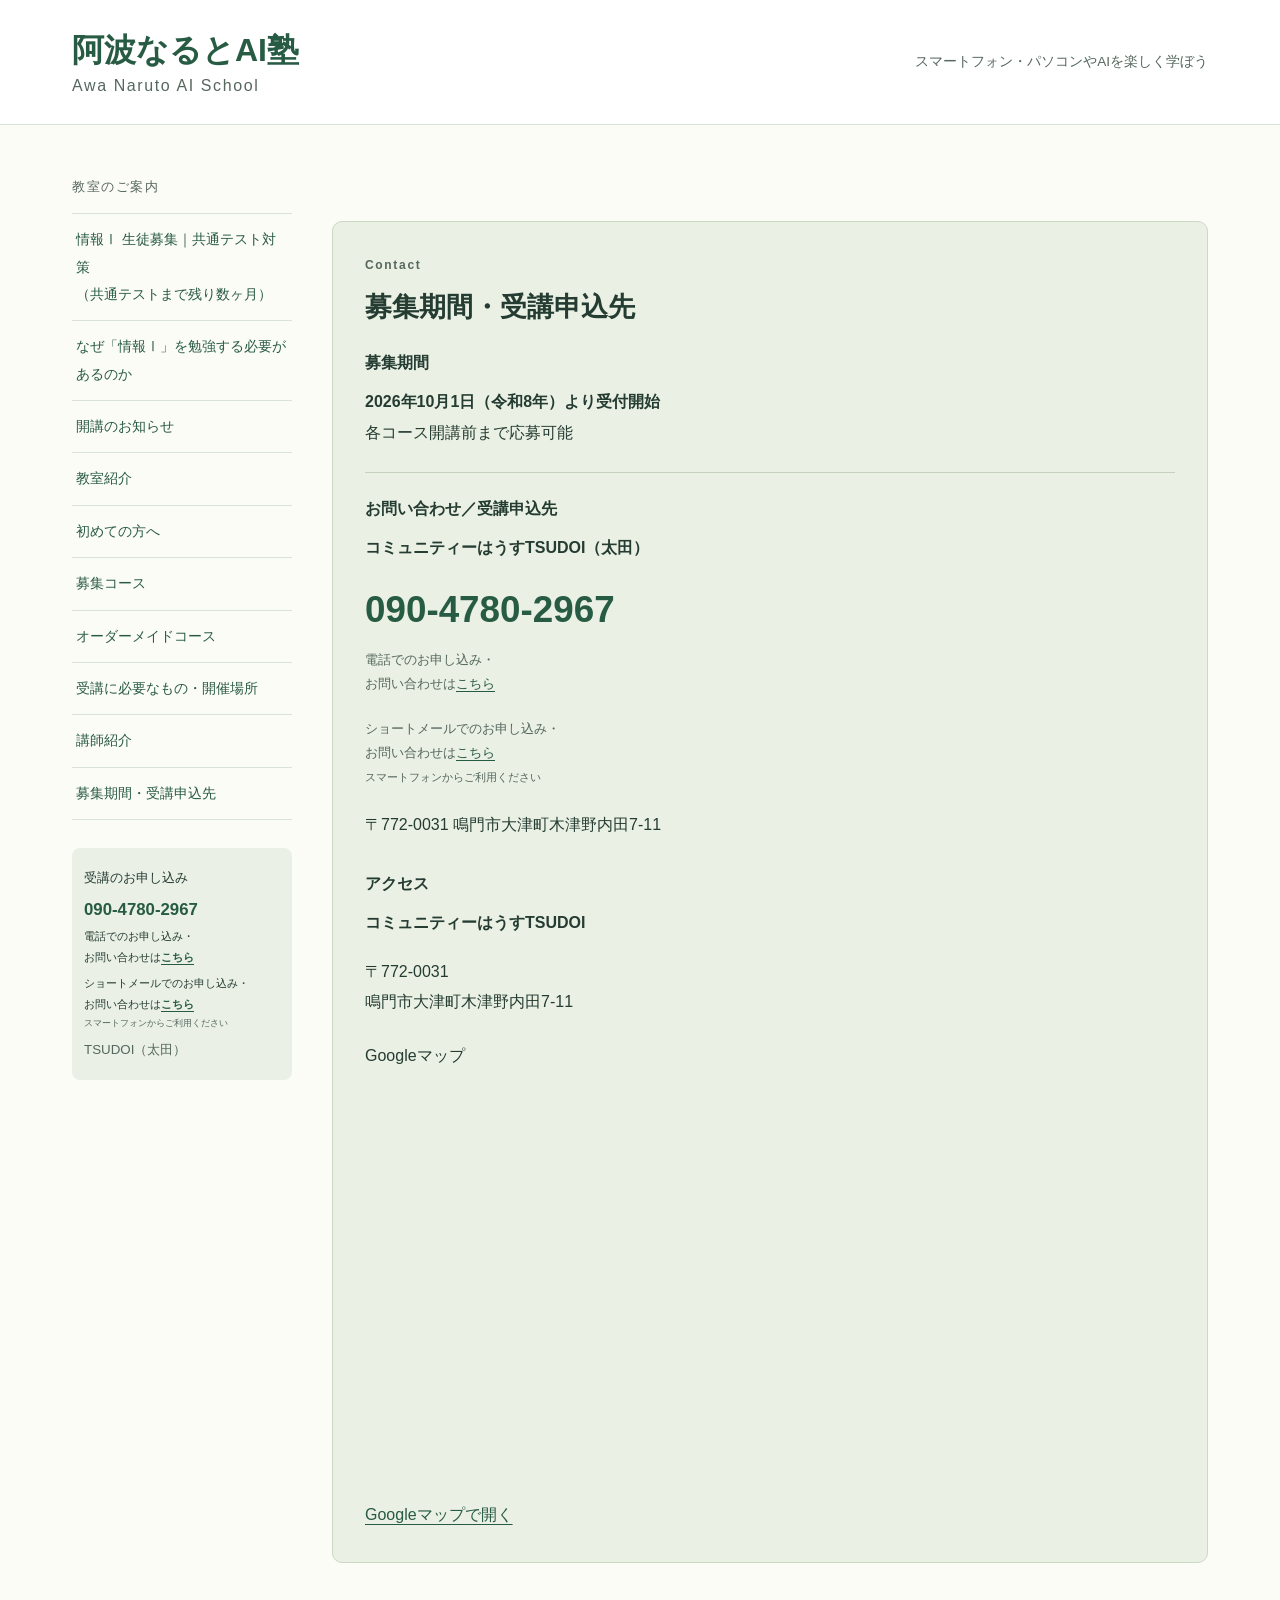
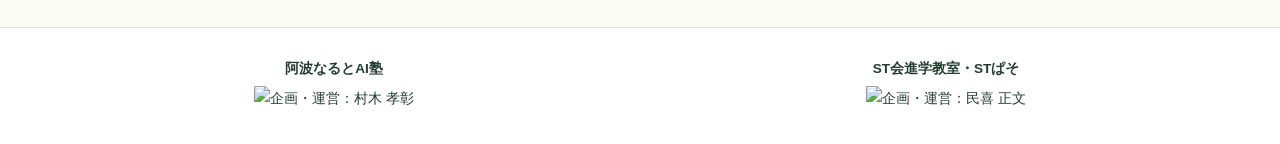
==== commit cf607a55: "feat: オーダーメイドコースの募集ページとメニューを追加" ====
--- a/src/contact.html
+++ b/src/contact.html
@@ -25,6 +25,7 @@
         <li><a href="what-you-learn.html">教室紹介</a></li>
         <li><a href="for-beginners.html">初めての方へ</a></li>
         <li><a href="courses.html">募集コース</a></li>
+        <li><a href="CustomCourses.html">オーダーメイドコース</a></li>
         <li><a href="locations.html">受講に必要なもの・開催場所</a></li>
         <li><a href="instructor.html">講師紹介</a></li>
         <li><a href="contact.html">募集期間・受講申込先</a></li>
--- a/src/style.css
+++ b/src/style.css
@@ -22,8 +22,8 @@
 .skip-link:focus { transform: translateY(0); }
 .site-header { background: #fff; border-bottom: 1px solid var(--line); }
 .header-inner { max-width: 1200px; margin: auto; padding: 26px 32px; display: flex; align-items: center; justify-content: space-between; gap: 24px; }
-.brand { font-size: 1.5rem; font-weight: 700; text-decoration: none; line-height: 1.5; }
-.brand span { display: block; font-size: .75rem; font-weight: 400; letter-spacing: .1em; color: var(--muted); }
+.brand { font-size: 2rem; font-weight: 700; text-decoration: none; line-height: 1.5; }
+.brand span { display: block; font-size: 1rem; font-weight: 400; letter-spacing: .1em; color: var(--muted); }
 .header-note { font-size: .85rem; color: var(--muted); margin: 0; }
 .layout { max-width: 1200px; margin: 0 auto; padding: 40px 32px 64px; display: grid; grid-template-columns: 220px minmax(0, 1fr); gap: 40px; align-items: start; }
 .site-nav { position: sticky; top: 24px; padding-top: 10px; }
@@ -248,3 +248,27 @@
   height: auto;
   vertical-align: middle;
 }
+
+/* 高3共通テスト直前対策コース専用 */
+#courses .course.exam-prep-course { background-color: #fff1e8; border-color: #ead4c4; }
+#courses .course.high-school-foundation { background-color: #f9eef2; border-color: #e8cfd7; }
+
+/* index.html トップヒーローの背景画像を見やすく表示 */
+#home.hero { background-image: linear-gradient(rgb(233 240 223 / 70%), rgb(233 240 223 / 70%)), url("images/img_awa_naruto_ai_0001.png"); }
+
+/* 情報Ⅰ生徒募集ページ専用の背景画像 */
+.main-content.information-recruitment-page { background-image: linear-gradient(rgb(252 252 247 / 68%), rgb(252 252 247 / 68%)), url("images/img_awa_naruto_ai_0008.png"); background-size: cover; background-position: center; background-repeat: no-repeat; background-attachment: scroll; padding: 5mm; }
+
+
+/* 情報Ⅰ学習理由ページの背景画像と本文余白 */
+.main-content.necessity-information-page { background-image: url("images/img_awa_naruto_ai_0006.png"); background-size: cover; background-position: center; background-repeat: no-repeat; background-attachment: scroll; padding: 5mm; }
+
+
+/* 募集コース一覧 */
+.course-list-box { margin: 24px 0; background-image: url("images/img_awa_naruto_ai_0002.png"); background-size: cover; background-position: center; background-repeat: no-repeat; }
+.course-list-box ul { margin: 0; padding-left: 1.5em; }
+.course-list-box li + li { margin-top: 4px; }
+
+
+/* 教室紹介ページの要約枠より下に背景画像を表示 */
+.learning-page .learning-content { background-image: url("images/img_awa_naruto_ai_0005.png"); background-size: cover; background-position: center; background-repeat: no-repeat; background-attachment: scroll; }
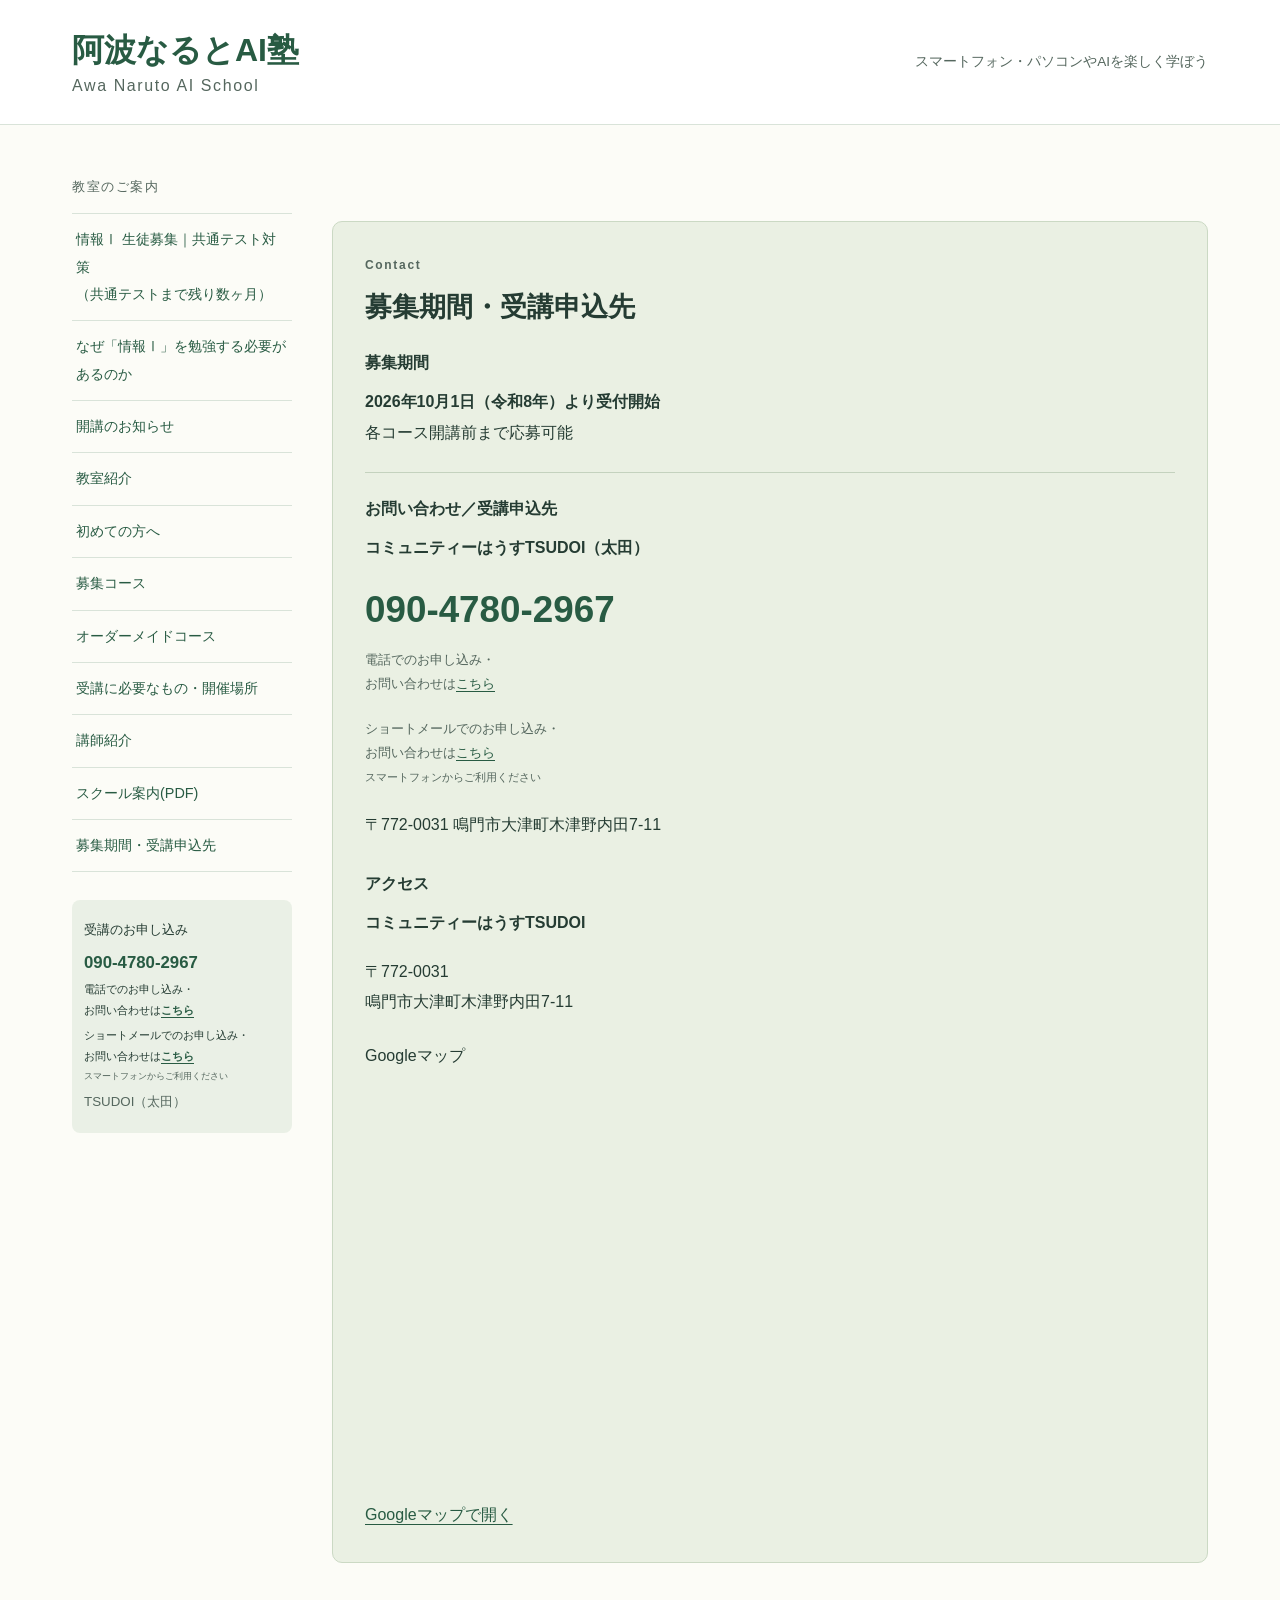
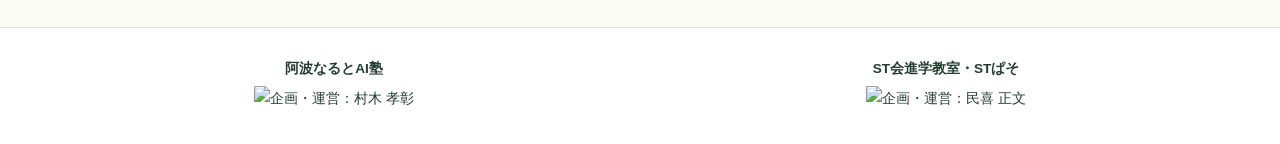
==== commit edac3a6a: "左メニューにスクール案内(PDF)へのリンクを追加" ====
--- a/src/contact.html
+++ b/src/contact.html
@@ -28,6 +28,7 @@
         <li><a href="CustomCourses.html">オーダーメイドコース</a></li>
         <li><a href="locations.html">受講に必要なもの・開催場所</a></li>
         <li><a href="instructor.html">講師紹介</a></li>
+        <li><a href="Awa_Naruto_AI_School_A4_2_Page_Spread_202611.pdf" target="_blank" rel="noopener noreferrer">スクール案内(PDF)</a></li>
         <li><a href="contact.html">募集期間・受講申込先</a></li>
       </ul>
       <div class="nav-contact"><p>受講のお申し込み</p><span class="nav-phone">090-4780-2967</span><p class="contact-options">電話でのお申し込み・<br>お問い合わせは<a href="tel:09047802967">こちら</a></p><p class="contact-options">ショートメールでのお申し込み・<br>お問い合わせは<a href="sms:09047802967">こちら</a><br><small>スマートフォンからご利用ください</small></p><small>TSUDOI（太田）</small></div>
--- a/src/style.css
+++ b/src/style.css
@@ -271,4 +271,39 @@
 
 
 /* 教室紹介ページの要約枠より下に背景画像を表示 */
-.learning-page .learning-content { background-image: url("images/img_awa_naruto_ai_0005.png"); background-size: cover; background-position: center; background-repeat: no-repeat; background-attachment: scroll; }
+.learning-page .learning-content { background-image: url("images/img_awa_naruto_ai_0005.png"); background-size: cover; background-position: center; background-repeat: no-repeat; background-attachment: scroll; padding: 5mm; }
+
+
+/* オーダーメイドコース専用の背景画像 */
+.custom-courses-page .beginner-section {
+  background-image: url("images/img_awa_naruto_ai_0003.png");
+  background-size: cover;
+  background-position: center;
+  background-repeat: no-repeat;
+}
+.custom-courses-page .custom-courses-content {
+  display: flow-root;
+  background-image: url("images/img_awa_naruto_ai_0004.png");
+  background-size: cover;
+  background-position: center;
+  background-repeat: no-repeat;
+}
+.custom-courses-page .custom-courses-content .course,
+.custom-courses-page .custom-courses-content .contact-section {
+  background-color: transparent;
+}
+
+
+/* トップページ後半の本文専用背景 */
+.main-content > section[aria-labelledby="naruto-ai-title"] {
+  background-image: url("images/img_awa_naruto_ai_0006.png");
+  background-size: cover;
+  background-position: center;
+  background-repeat: no-repeat;
+  background-attachment: scroll;
+  padding: 5mm;
+}
+
+/* トップページの来訪者カウンター */
+.visitor-counter { display: flex; flex-wrap: wrap; align-items: center; gap: .25em .5em; margin: 24px 0 0; color: #000080; }
+.visitor-counter img { max-width: 100%; height: auto; }
